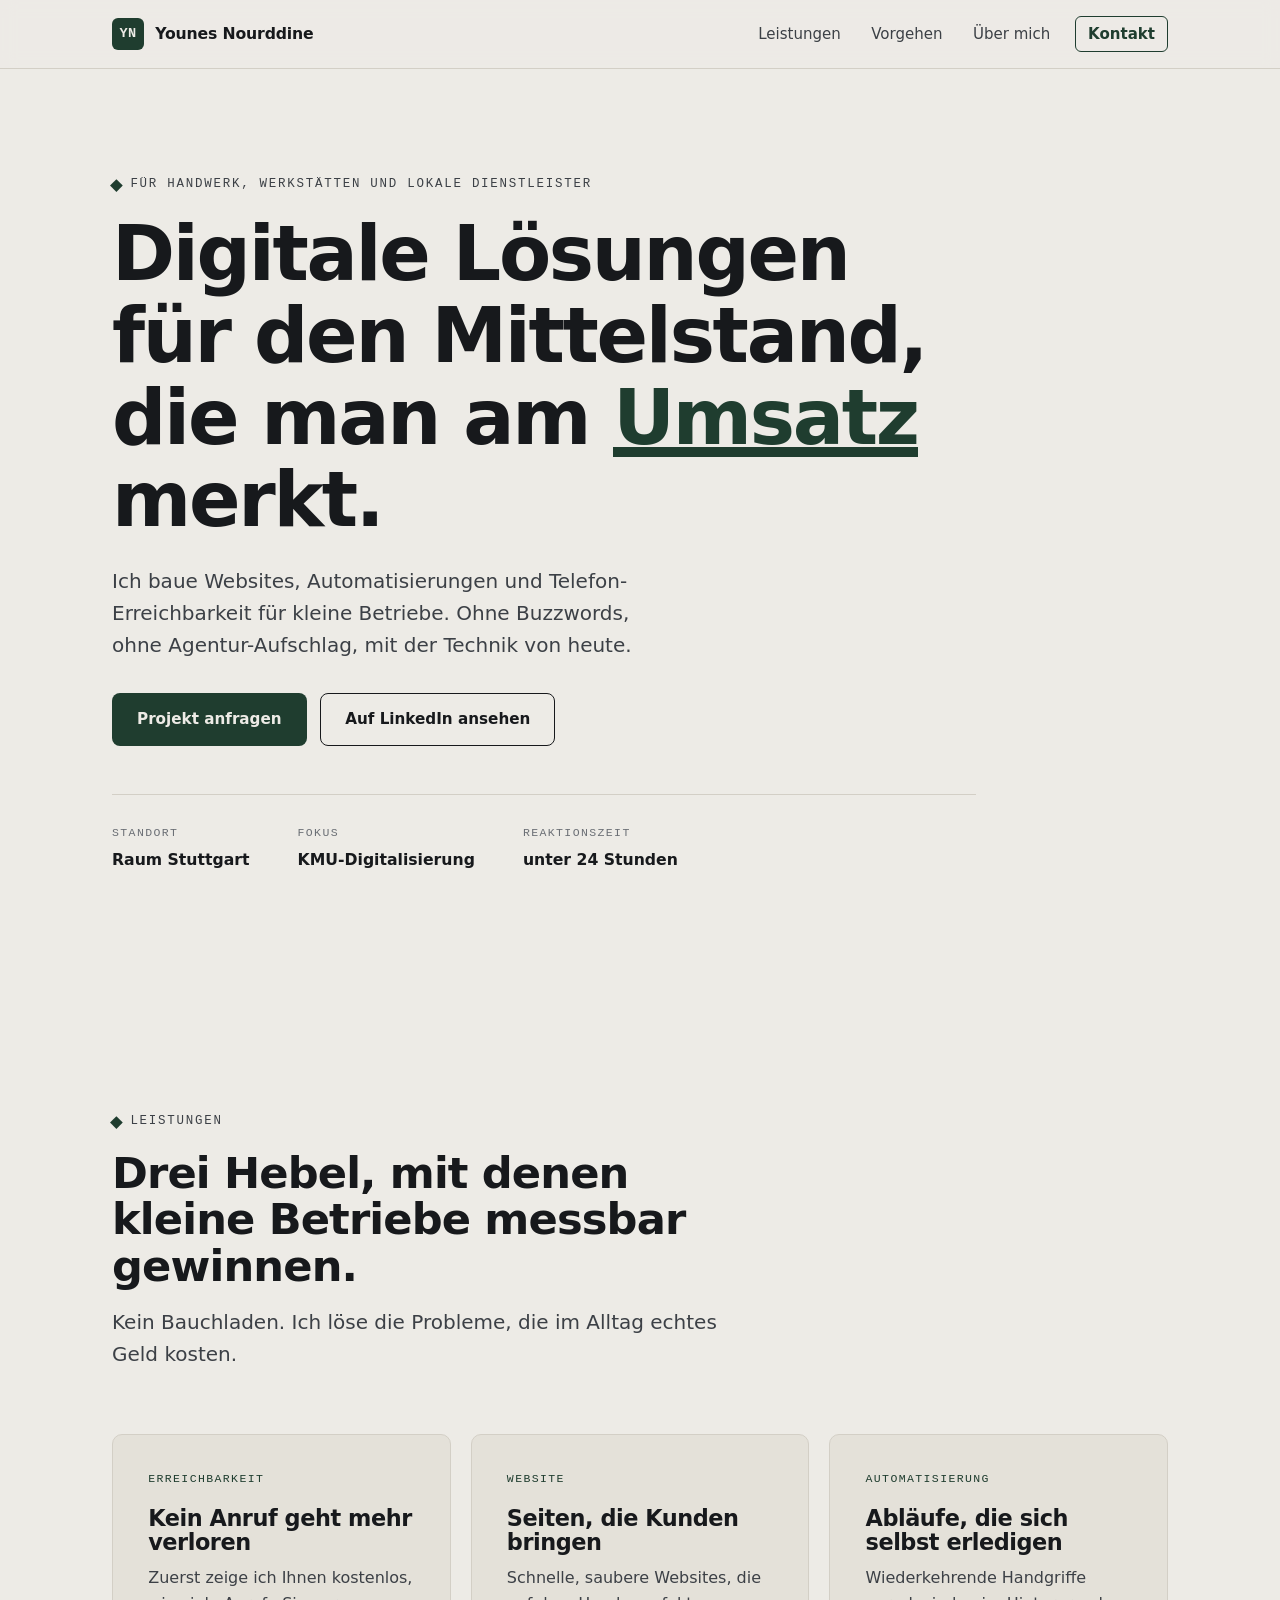
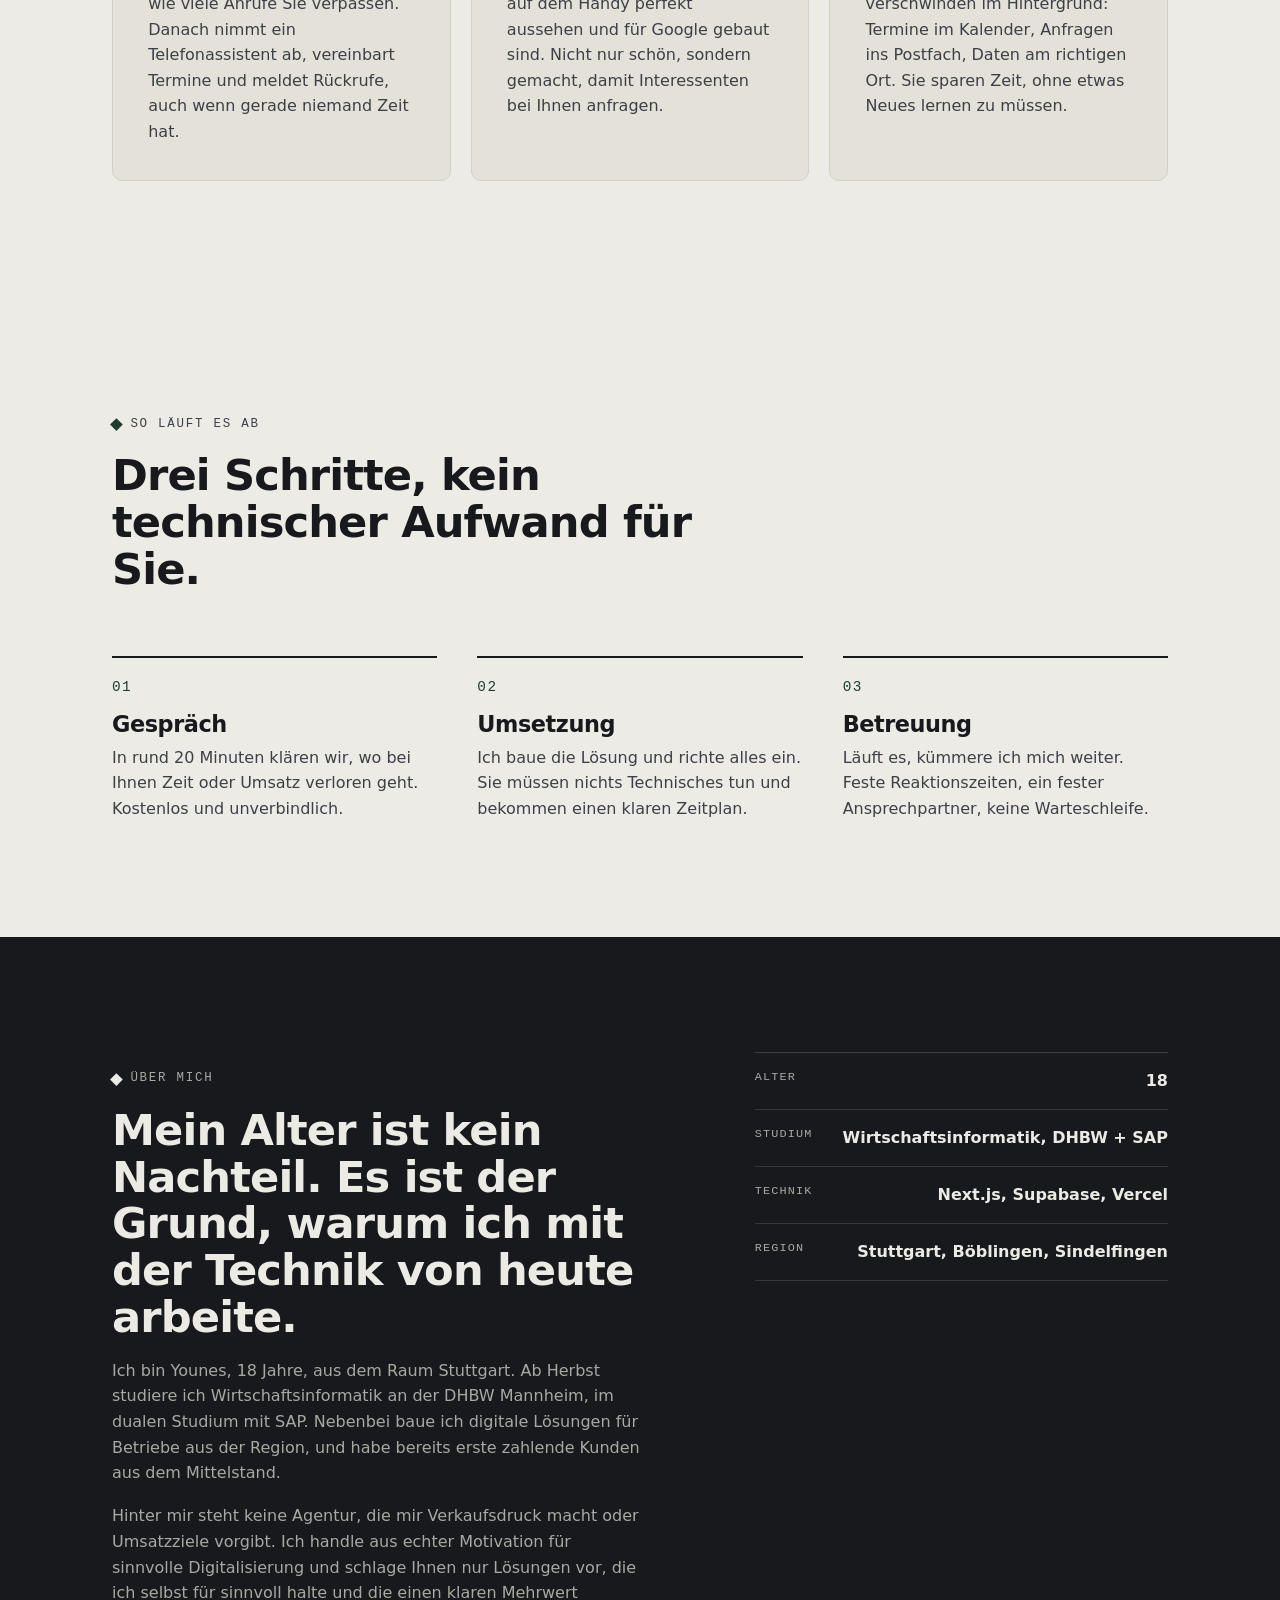
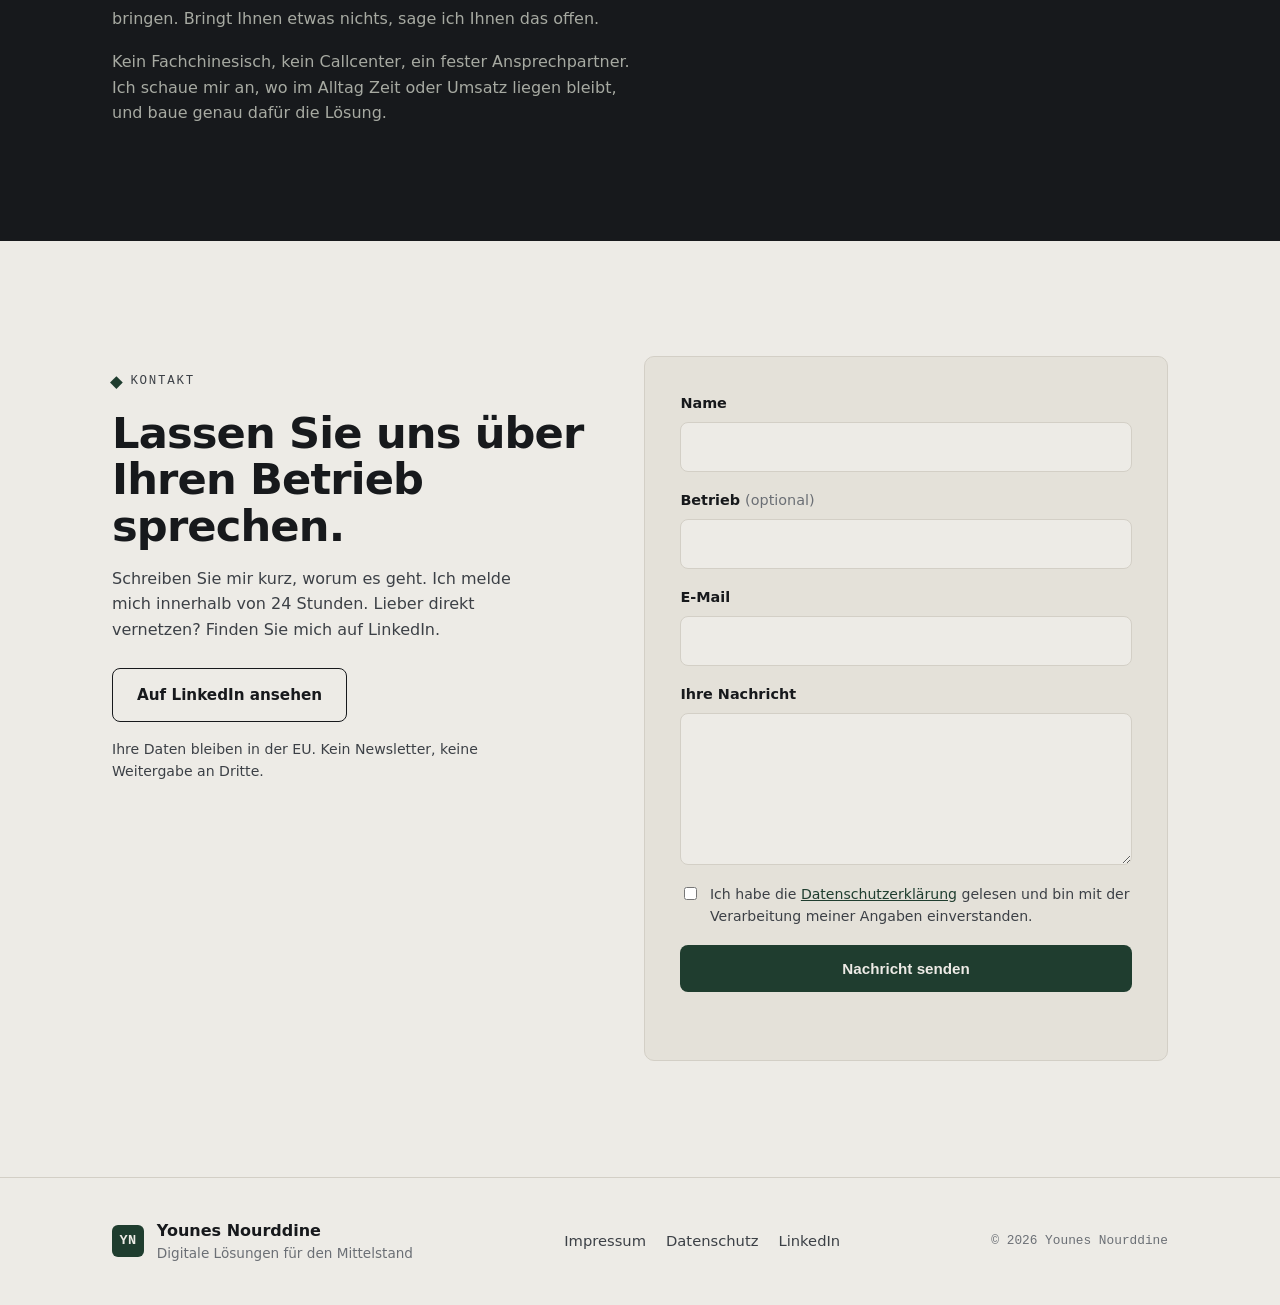
==== index.html @ 1f39ef56 "Portfolio-Website: erste Version Landingpage fuer Younes Nourddine mit Hero, Leistungen, Vorgehen, U" ====
<!doctype html>
<html lang="de">
<head>
  <meta charset="utf-8" />
  <meta name="viewport" content="width=device-width, initial-scale=1" />

  <title>Younes Nourddine · Digitale Lösungen für den Mittelstand | Raum Stuttgart</title>
  <meta name="description" content="Ich baue Websites, Automatisierungen und Telefon-Erreichbarkeit für kleine Betriebe im Raum Stuttgart. Pragmatisch, messbar, ohne Agentur-Aufschlag." />
  <meta name="author" content="Younes Nourddine" />
  <link rel="canonical" href="https://www.deine-domain.de/" />
  <meta name="robots" content="index, follow" />
  <meta name="theme-color" content="#EDEBE6" />

  <!-- OpenGraph / Social -->
  <meta property="og:type" content="website" />
  <meta property="og:locale" content="de_DE" />
  <meta property="og:site_name" content="Younes Nourddine" />
  <meta property="og:title" content="Younes Nourddine · Digitale Lösungen für den Mittelstand" />
  <meta property="og:description" content="Websites, Automatisierung und Telefon-Erreichbarkeit für kleine Betriebe. Pragmatisch, messbar, aus dem Raum Stuttgart." />
  <meta property="og:url" content="https://www.deine-domain.de/" />
  <meta property="og:image" content="https://www.deine-domain.de/og-image.jpg" />
  <meta name="twitter:card" content="summary_large_image" />
  <meta name="twitter:title" content="Younes Nourddine · Digitale Lösungen für den Mittelstand" />
  <meta name="twitter:description" content="Websites, Automatisierung und Telefon-Erreichbarkeit für kleine Betriebe im Raum Stuttgart." />
  <meta name="twitter:image" content="https://www.deine-domain.de/og-image.jpg" />

  <link rel="icon" href="favicon.svg" type="image/svg+xml" />
  <link rel="stylesheet" href="css/styles.css" />
  <script src="js/main.js" defer></script>

  <script type="application/ld+json">
  {
    "@context": "https://schema.org",
    "@type": "ProfessionalService",
    "name": "Younes Nourddine",
    "description": "Digitale Lösungen für kleine und mittlere Betriebe: Websites, Automatisierung und Telefon-Erreichbarkeit.",
    "areaServed": "Raum Stuttgart, Böblingen, Sindelfingen",
    "url": "https://www.deine-domain.de/",
    "email": "kontakt@deine-domain.de",
    "founder": {
      "@type": "Person",
      "name": "Younes Nourddine",
      "jobTitle": "Gründer, angehender Wirtschaftsinformatik-Student (DHBW Mannheim, SAP)",
      "sameAs": "https://www.linkedin.com/in/DEIN-LINKEDIN-PROFIL"
    }
  }
  </script>
</head>
<body>
  <a class="skip-link" href="#main">Zum Inhalt springen</a>

  <header class="site-header">
    <div class="wrap header-wrap">
      <a class="brand" href="#top" aria-label="Younes Nourddine, Startseite">
        <span class="brand-mark" aria-hidden="true">YN</span>
        <span class="brand-name">Younes Nourddine</span>
      </a>

      <nav class="nav" aria-label="Hauptnavigation">
        <button class="nav-toggle" aria-expanded="false" aria-controls="nav-menu">
          <span class="nav-toggle-bars" aria-hidden="true"></span>
          <span class="nav-toggle-label">Menü</span>
        </button>
        <ul class="nav-menu" id="nav-menu">
          <li><a class="nav-link" href="#leistungen">Leistungen</a></li>
          <li><a class="nav-link" href="#vorgehen">Vorgehen</a></li>
          <li><a class="nav-link" href="#ueber">Über mich</a></li>
          <li><a class="nav-link nav-link--cta" href="#kontakt">Kontakt</a></li>
        </ul>
      </nav>
    </div>
  </header>

  <main id="main">
    <span id="top"></span>

    <!-- HERO -->
    <section class="hero">
      <div class="wrap">
        <div class="hero-inner">
          <p class="eyebrow hero-eyebrow"><span class="tick" aria-hidden="true"></span>Für Handwerk, Werkstätten und lokale Dienstleister</p>
          <h1 class="hero-title">Digitale Lösungen für den Mittelstand, die man am <span class="mark">Umsatz</span> merkt.</h1>
          <p class="hero-sub">Ich baue Websites, Automatisierungen und Telefon-Erreichbarkeit für kleine Betriebe. Ohne Buzzwords, ohne Agentur-Aufschlag, mit der Technik von heute.</p>
          <div class="hero-actions">
            <a class="btn btn-primary" href="#kontakt">Projekt anfragen</a>
            <a class="btn btn-ghost" href="https://www.linkedin.com/in/DEIN-LINKEDIN-PROFIL" target="_blank" rel="noopener">Auf LinkedIn ansehen</a>
          </div>
          <ul class="spec" aria-label="Eckdaten">
            <li><span class="spec-key">Standort</span><span class="spec-val">Raum Stuttgart</span></li>
            <li><span class="spec-key">Fokus</span><span class="spec-val">KMU-Digitalisierung</span></li>
            <li><span class="spec-key">Reaktionszeit</span><span class="spec-val">unter 24 Stunden</span></li>
          </ul>
        </div>
      </div>
    </section>

    <!-- LEISTUNGEN -->
    <section class="section" id="leistungen">
      <div class="wrap">
        <header class="section-head reveal">
          <p class="eyebrow"><span class="tick" aria-hidden="true"></span>Leistungen</p>
          <h2 class="section-title">Drei Hebel, mit denen kleine Betriebe messbar gewinnen.</h2>
          <p class="section-lead">Kein Bauchladen. Ich löse die Probleme, die im Alltag echtes Geld kosten.</p>
        </header>

        <div class="cards">
          <article class="card reveal">
            <span class="card-index" aria-hidden="true">Erreichbarkeit</span>
            <h3 class="card-title">Kein Anruf geht mehr verloren</h3>
            <p class="card-text">Zuerst zeige ich Ihnen kostenlos, wie viele Anrufe Sie verpassen. Danach nimmt ein Telefonassistent ab, vereinbart Termine und meldet Rückrufe, auch wenn gerade niemand Zeit hat.</p>
          </article>

          <article class="card reveal">
            <span class="card-index" aria-hidden="true">Website</span>
            <h3 class="card-title">Seiten, die Kunden bringen</h3>
            <p class="card-text">Schnelle, saubere Websites, die auf dem Handy perfekt aussehen und für Google gebaut sind. Nicht nur schön, sondern gemacht, damit Interessenten bei Ihnen anfragen.</p>
          </article>

          <article class="card reveal">
            <span class="card-index" aria-hidden="true">Automatisierung</span>
            <h3 class="card-title">Abläufe, die sich selbst erledigen</h3>
            <p class="card-text">Wiederkehrende Handgriffe verschwinden im Hintergrund: Termine im Kalender, Anfragen ins Postfach, Daten am richtigen Ort. Sie sparen Zeit, ohne etwas Neues lernen zu müssen.</p>
          </article>
        </div>
      </div>
    </section>

    <!-- VORGEHEN (echter Ablauf, deshalb nummeriert) -->
    <section class="section" id="vorgehen">
      <div class="wrap">
        <header class="section-head reveal">
          <p class="eyebrow"><span class="tick" aria-hidden="true"></span>So läuft es ab</p>
          <h2 class="section-title">Drei Schritte, kein technischer Aufwand für Sie.</h2>
        </header>

        <ol class="steps">
          <li class="step reveal">
            <span class="step-num" aria-hidden="true">01</span>
            <h3 class="step-title">Gespräch</h3>
            <p class="step-text">In rund 20 Minuten klären wir, wo bei Ihnen Zeit oder Umsatz verloren geht. Kostenlos und unverbindlich.</p>
          </li>
          <li class="step reveal">
            <span class="step-num" aria-hidden="true">02</span>
            <h3 class="step-title">Umsetzung</h3>
            <p class="step-text">Ich baue die Lösung und richte alles ein. Sie müssen nichts Technisches tun und bekommen einen klaren Zeitplan.</p>
          </li>
          <li class="step reveal">
            <span class="step-num" aria-hidden="true">03</span>
            <h3 class="step-title">Betreuung</h3>
            <p class="step-text">Läuft es, kümmere ich mich weiter. Feste Reaktionszeiten, ein fester Ansprechpartner, keine Warteschleife.</p>
          </li>
        </ol>
      </div>
    </section>

    <!-- ÜBER MICH (die eine dunkle Sektion) -->
    <section class="section section--ink" id="ueber">
      <div class="wrap">
        <div class="about-grid">
          <div class="about-text reveal">
            <p class="eyebrow eyebrow--on-dark"><span class="tick" aria-hidden="true"></span>Über mich</p>
            <h2 class="section-title">Mein Alter ist kein Nachteil. Es ist der Grund, warum ich mit der Technik von heute arbeite.</h2>
            <p>Ich bin Younes, 18 Jahre, aus dem Raum Stuttgart. Ab Herbst studiere ich Wirtschaftsinformatik an der DHBW Mannheim, im dualen Studium mit SAP. Nebenbei baue ich digitale Lösungen für Betriebe aus der Region, und habe bereits erste zahlende Kunden aus dem Mittelstand.</p>
            <p>Hinter mir steht keine Agentur, die mir Verkaufsdruck macht oder Umsatzziele vorgibt. Ich handle aus echter Motivation für sinnvolle Digitalisierung und schlage Ihnen nur Lösungen vor, die ich selbst für sinnvoll halte und die einen klaren Mehrwert bringen. Bringt Ihnen etwas nichts, sage ich Ihnen das offen.</p>
            <p>Kein Fachchinesisch, kein Callcenter, ein fester Ansprechpartner. Ich schaue mir an, wo im Alltag Zeit oder Umsatz liegen bleibt, und baue genau dafür die Lösung.</p>
          </div>
          <aside class="about-facts reveal" aria-label="Fakten">
            <dl class="facts">
              <div class="fact"><dt>Alter</dt><dd>18</dd></div>
              <div class="fact"><dt>Studium</dt><dd>Wirtschaftsinformatik, DHBW + SAP</dd></div>
              <div class="fact"><dt>Technik</dt><dd>Next.js, Supabase, Vercel</dd></div>
              <div class="fact"><dt>Region</dt><dd>Stuttgart, Böblingen, Sindelfingen</dd></div>
            </dl>
          </aside>
        </div>
      </div>
    </section>

    <!-- KONTAKT -->
    <section class="section" id="kontakt">
      <div class="wrap">
        <div class="contact-grid">
          <div class="contact-intro reveal">
            <p class="eyebrow"><span class="tick" aria-hidden="true"></span>Kontakt</p>
            <h2 class="section-title">Lassen Sie uns über Ihren Betrieb sprechen.</h2>
            <p>Schreiben Sie mir kurz, worum es geht. Ich melde mich innerhalb von 24 Stunden. Lieber direkt vernetzen? Finden Sie mich auf LinkedIn.</p>
            <a class="btn btn-ghost" href="https://www.linkedin.com/in/DEIN-LINKEDIN-PROFIL" target="_blank" rel="noopener">Auf LinkedIn ansehen</a>
            <p class="trust">Ihre Daten bleiben in der EU. Kein Newsletter, keine Weitergabe an Dritte.</p>
          </div>

          <form class="contact-form reveal" id="contact-form" novalidate>
            <div class="field">
              <label for="name">Name</label>
              <input id="name" name="name" type="text" autocomplete="name" required maxlength="120" />
            </div>
            <div class="field">
              <label for="company">Betrieb <span class="optional">(optional)</span></label>
              <input id="company" name="company" type="text" autocomplete="organization" maxlength="160" />
            </div>
            <div class="field">
              <label for="email">E-Mail</label>
              <input id="email" name="email" type="email" autocomplete="email" required maxlength="160" />
            </div>
            <div class="field">
              <label for="message">Ihre Nachricht</label>
              <textarea id="message" name="message" rows="5" required maxlength="2000"></textarea>
            </div>

            <!-- Honeypot: fuer Menschen unsichtbar, faengt Bots ab -->
            <div class="hp" aria-hidden="true">
              <label for="website">Website</label>
              <input id="website" name="website" type="text" tabindex="-1" autocomplete="off" />
            </div>

            <div class="field field--check">
              <input id="consent" name="consent" type="checkbox" required />
              <label for="consent">Ich habe die <a href="pages/datenschutz.html">Datenschutzerklärung</a> gelesen und bin mit der Verarbeitung meiner Angaben einverstanden.</label>
            </div>

            <button class="btn btn-primary btn-block" type="submit" id="submit-btn">Nachricht senden</button>
            <p class="form-status" id="form-status" role="status" aria-live="polite"></p>
          </form>
        </div>
      </div>
    </section>
  </main>

  <footer class="site-footer">
    <div class="wrap footer-wrap">
      <div class="footer-brand">
        <span class="brand-mark" aria-hidden="true">YN</span>
        <div>
          <p class="footer-name">Younes Nourddine</p>
          <p class="footer-tag">Digitale Lösungen für den Mittelstand</p>
        </div>
      </div>
      <nav class="footer-nav" aria-label="Rechtliches">
        <a href="pages/impressum.html">Impressum</a>
        <a href="pages/datenschutz.html">Datenschutz</a>
        <a href="https://www.linkedin.com/in/DEIN-LINKEDIN-PROFIL" target="_blank" rel="noopener">LinkedIn</a>
      </nav>
      <p class="footer-copy">© <span id="year">2026</span> Younes Nourddine</p>
    </div>
  </footer>
</body>
</html>
---- css/styles.css ----
/* ============================================================
   Younes Nourddine · Portfolio
   Palette: warmes Betongrau, Tintenschwarz, Tannengruen (Akzent)
   Type: System-Sans (Display/Body) + Monospace (Labels/Daten)
   ============================================================ */

:root {
  --paper: #edebe6;
  --paper-2: #e4e1d9;
  --ink: #17191c;
  --ink-soft: #3c4046;
  --ink-mute: #6b6f75;
  --line: #d3cfc6;
  --pine: #1f3d2f;
  --pine-600: #27503a;
  --pine-tint: rgba(31, 61, 47, 0.09);
  --on-dark: #eceae4;
  --on-dark-mute: #a7aaa2;

  --font-sans: system-ui, -apple-system, "Segoe UI", Roboto, "Helvetica Neue", Arial, sans-serif;
  --font-mono: ui-monospace, "SF Mono", SFMono-Regular, Menlo, Consolas, "Liberation Mono", monospace;

  --step-hero: clamp(2.4rem, 6.2vw + 0.6rem, 4.75rem);
  --step-h2: clamp(1.7rem, 3.2vw + 0.6rem, 2.7rem);
  --step-h3: clamp(1.15rem, 1vw + 0.9rem, 1.4rem);
  --step-lead: clamp(1.05rem, 0.6vw + 0.95rem, 1.25rem);

  --wrap: 72rem;
  --gutter: clamp(1.25rem, 4vw, 3rem);
  --section-y: clamp(4rem, 9vw, 7.5rem);

  --radius: 10px;
  --ease: cubic-bezier(0.22, 0.61, 0.36, 1);
}

/* ---------- Reset ---------- */
*, *::before, *::after { box-sizing: border-box; }
html { -webkit-text-size-adjust: 100%; scroll-behavior: smooth; }
body {
  margin: 0;
  background: var(--paper);
  color: var(--ink);
  font-family: var(--font-sans);
  font-size: 1rem;
  line-height: 1.6;
  -webkit-font-smoothing: antialiased;
  text-rendering: optimizeLegibility;
}
img { max-width: 100%; display: block; }
a { color: inherit; }
h1, h2, h3 { line-height: 1.08; letter-spacing: -0.02em; font-weight: 680; margin: 0; }
p { margin: 0; }
ul, ol, dl { margin: 0; padding: 0; list-style: none; }

@media (prefers-reduced-motion: reduce) {
  html { scroll-behavior: auto; }
}

/* ---------- Layout ---------- */
.wrap { width: 100%; max-width: var(--wrap); margin-inline: auto; padding-inline: var(--gutter); }
.section { padding-block: var(--section-y); }

.skip-link {
  position: absolute; left: -9999px; top: 0; z-index: 100;
  background: var(--ink); color: var(--on-dark);
  padding: 0.7rem 1rem; border-radius: 0 0 var(--radius) 0;
}
.skip-link:focus { left: 0; }

/* ---------- Shared type devices ---------- */
.eyebrow {
  font-family: var(--font-mono);
  font-size: 0.78rem;
  letter-spacing: 0.14em;
  text-transform: uppercase;
  color: var(--ink-soft);
  display: inline-flex;
  align-items: center;
  gap: 0.6rem;
  margin-bottom: 1.1rem;
}
.eyebrow--on-dark { color: var(--on-dark-mute); }
.tick {
  width: 0.55rem; height: 0.55rem;
  background: var(--pine);
  display: inline-block;
  transform: rotate(45deg);
}
.eyebrow--on-dark .tick { background: var(--on-dark); }

.section-title { font-size: var(--step-h2); max-width: 22ch; }
.section-head { max-width: 40rem; margin-bottom: clamp(2.5rem, 5vw, 4rem); }
.section-lead { font-size: var(--step-lead); color: var(--ink-soft); margin-top: 1rem; }

/* ---------- Header ---------- */
.site-header {
  position: sticky; top: 0; z-index: 50;
  background: color-mix(in srgb, var(--paper) 86%, transparent);
  backdrop-filter: saturate(1.1) blur(8px);
  border-bottom: 1px solid var(--line);
}
.header-wrap { display: flex; align-items: center; justify-content: space-between; min-height: 4.25rem; }
.brand { display: inline-flex; align-items: center; gap: 0.7rem; text-decoration: none; font-weight: 640; }
.brand-mark {
  font-family: var(--font-mono);
  font-weight: 600;
  font-size: 0.85rem;
  letter-spacing: 0.02em;
  color: var(--paper);
  background: var(--pine);
  width: 2rem; height: 2rem;
  display: inline-grid; place-items: center;
  border-radius: 6px;
}
.brand-name { font-size: 0.98rem; letter-spacing: -0.01em; }

.nav { display: flex; align-items: center; }
.nav-menu { display: flex; align-items: center; gap: 0.4rem; }
.nav-link {
  text-decoration: none;
  font-size: 0.94rem;
  color: var(--ink-soft);
  padding: 0.5rem 0.75rem;
  border-radius: 6px;
  transition: color 0.2s var(--ease), background 0.2s var(--ease);
}
.nav-link:hover { color: var(--ink); background: var(--pine-tint); }
.nav-link--cta {
  color: var(--pine);
  font-weight: 600;
  border: 1px solid var(--pine);
  margin-left: 0.4rem;
}
.nav-link--cta:hover { color: var(--paper); background: var(--pine); }

.nav-toggle {
  display: none;
  align-items: center; gap: 0.5rem;
  background: none; border: 1px solid var(--line);
  border-radius: 8px; padding: 0.5rem 0.7rem;
  font-family: var(--font-mono); font-size: 0.75rem; letter-spacing: 0.1em;
  text-transform: uppercase; color: var(--ink); cursor: pointer;
}
.nav-toggle-bars, .nav-toggle-bars::before, .nav-toggle-bars::after {
  content: ""; display: block; width: 18px; height: 2px; background: var(--ink); position: relative;
}
.nav-toggle-bars::before { position: absolute; top: -6px; }
.nav-toggle-bars::after { position: absolute; top: 6px; }

/* ---------- Buttons ---------- */
.btn {
  display: inline-flex; align-items: center; justify-content: center;
  font-size: 0.95rem; font-weight: 560; text-decoration: none;
  padding: 0.85rem 1.5rem; border-radius: 8px;
  border: 1px solid transparent; cursor: pointer;
  transition: transform 0.18s var(--ease), background 0.2s var(--ease), color 0.2s var(--ease), box-shadow 0.2s var(--ease);
}
.btn-primary { background: var(--pine); color: var(--paper); }
.btn-primary:hover { background: var(--pine-600); transform: translateY(-2px); box-shadow: 0 10px 22px -12px rgba(31, 61, 47, 0.8); }
.btn-ghost { background: transparent; color: var(--ink); border-color: var(--ink); }
.btn-ghost:hover { transform: translateY(-2px); background: var(--ink); color: var(--paper); }
.btn-block { width: 100%; }
.btn-sm { padding: 0.55rem 1rem; font-size: 0.9rem; }

/* ---------- Hero ---------- */
.hero { padding-block: clamp(3.5rem, 8vw, 6.5rem) var(--section-y); }
.hero-inner { max-width: 54rem; }
.hero-title { font-size: var(--step-hero); margin: 0 0 1.5rem; letter-spacing: -0.03em; }
.hero-sub { font-size: var(--step-lead); color: var(--ink-soft); max-width: 44ch; margin-bottom: 2rem; }
.hero-actions { display: flex; flex-wrap: wrap; gap: 0.85rem; margin-bottom: 3rem; }

.mark { position: relative; white-space: nowrap; color: var(--pine); }
.mark::after {
  content: ""; position: absolute; left: 0; right: 0; bottom: 0.06em; height: 0.14em;
  background: var(--pine);
  transform: scaleX(0); transform-origin: left;
  transition: transform 0.7s var(--ease) 0.35s;
}
.loaded .mark::after { transform: scaleX(1); }

.spec {
  display: flex; flex-wrap: wrap; gap: 0 clamp(1.5rem, 4vw, 3rem);
  border-top: 1px solid var(--line); padding-top: 1.4rem;
}
.spec li { display: flex; flex-direction: column; gap: 0.25rem; padding-block: 0.4rem; }
.spec-key {
  font-family: var(--font-mono); font-size: 0.72rem; letter-spacing: 0.12em;
  text-transform: uppercase; color: var(--ink-mute);
}
.spec-val { font-size: 0.98rem; font-weight: 560; }

/* ---------- Cards ---------- */
.cards { display: grid; gap: 1.25rem; grid-template-columns: repeat(auto-fit, minmax(min(100%, 17rem), 1fr)); }
.card {
  background: var(--paper-2);
  border: 1px solid var(--line);
  border-radius: var(--radius);
  padding: clamp(1.6rem, 3vw, 2.2rem);
  transition: transform 0.25s var(--ease), border-color 0.25s var(--ease), box-shadow 0.25s var(--ease);
}
.card:hover { transform: translateY(-4px); border-color: var(--pine); box-shadow: 0 18px 40px -28px rgba(23, 25, 28, 0.7); }
.card-index {
  font-family: var(--font-mono); font-size: 0.72rem; letter-spacing: 0.12em;
  text-transform: uppercase; color: var(--pine); display: block; margin-bottom: 1.1rem;
}
.card-title { font-size: var(--step-h3); margin-bottom: 0.7rem; }
.card-text { color: var(--ink-soft); }

/* ---------- Steps ---------- */
.steps { display: grid; gap: clamp(1.5rem, 4vw, 2.5rem); grid-template-columns: repeat(auto-fit, minmax(min(100%, 15rem), 1fr)); }
.step { border-top: 2px solid var(--ink); padding-top: 1.1rem; }
.step-num {
  font-family: var(--font-mono); font-size: 0.9rem; letter-spacing: 0.1em;
  color: var(--pine); display: block; margin-bottom: 0.8rem;
}
.step-title { font-size: var(--step-h3); margin-bottom: 0.55rem; }
.step-text { color: var(--ink-soft); }

/* ---------- Ueber mich (dark) ---------- */
.section--ink { background: var(--ink); color: var(--on-dark); }
.section--ink .section-title { color: var(--on-dark); max-width: 26ch; }
.about-grid { display: grid; gap: clamp(2rem, 5vw, 4rem); grid-template-columns: 1fr; align-items: start; }
.about-text p { color: var(--on-dark-mute); margin-top: 1.1rem; max-width: 52ch; }
.facts { border-top: 1px solid rgba(236, 234, 228, 0.18); }
.fact { display: flex; justify-content: space-between; gap: 1rem; padding: 0.95rem 0; border-bottom: 1px solid rgba(236, 234, 228, 0.14); }
.fact dt { font-family: var(--font-mono); font-size: 0.74rem; letter-spacing: 0.1em; text-transform: uppercase; color: var(--on-dark-mute); }
.fact dd { margin: 0; text-align: right; font-weight: 560; }

@media (min-width: 52rem) {
  .about-grid { grid-template-columns: 1.4fr 1fr; }
}

/* ---------- Kontakt ---------- */
.contact-grid { display: grid; gap: clamp(2rem, 5vw, 3.5rem); grid-template-columns: 1fr; align-items: start; }
.contact-intro p { color: var(--ink-soft); margin-top: 1rem; max-width: 42ch; }
.contact-intro .btn { margin-top: 1.6rem; }
.trust { font-size: 0.88rem; color: var(--ink-mute); margin-top: 1.6rem; }

.contact-form { background: var(--paper-2); border: 1px solid var(--line); border-radius: var(--radius); padding: clamp(1.6rem, 3vw, 2.2rem); }
.field { display: flex; flex-direction: column; gap: 0.4rem; margin-bottom: 1.1rem; }
.field label { font-size: 0.9rem; font-weight: 560; }
.optional { color: var(--ink-mute); font-weight: 400; }
.field input, .field textarea {
  font: inherit; color: var(--ink);
  background: var(--paper);
  border: 1px solid var(--line); border-radius: 8px;
  padding: 0.7rem 0.85rem; width: 100%;
  transition: border-color 0.2s var(--ease), box-shadow 0.2s var(--ease);
}
.field input:focus, .field textarea:focus {
  outline: none; border-color: var(--pine);
  box-shadow: 0 0 0 3px var(--pine-tint);
}
.field textarea { resize: vertical; min-height: 7rem; }
.field--check { flex-direction: row; align-items: flex-start; gap: 0.6rem; }
.field--check input { width: auto; margin-top: 0.25rem; accent-color: var(--pine); }
.field--check label { font-weight: 400; font-size: 0.88rem; color: var(--ink-soft); }
.field--check a { color: var(--pine); }

.hp { position: absolute; left: -9999px; width: 1px; height: 1px; overflow: hidden; }

.form-status { margin-top: 1rem; font-size: 0.92rem; min-height: 1.2em; }
.form-status.is-error { color: #8a2b1f; }
.form-status.is-ok { color: var(--pine); }

@media (min-width: 52rem) {
  .contact-grid { grid-template-columns: 1fr 1.1fr; }
}

/* ---------- Footer ---------- */
.site-footer { border-top: 1px solid var(--line); padding-block: 2.5rem; }
.footer-wrap { display: flex; flex-wrap: wrap; gap: 1.5rem 2.5rem; align-items: center; justify-content: space-between; }
.footer-brand { display: flex; align-items: center; gap: 0.8rem; }
.footer-name { font-weight: 620; }
.footer-tag { font-size: 0.85rem; color: var(--ink-mute); }
.footer-nav { display: flex; flex-wrap: wrap; gap: 1.25rem; }
.footer-nav a { text-decoration: none; color: var(--ink-soft); font-size: 0.92rem; border-bottom: 1px solid transparent; transition: border-color 0.2s var(--ease), color 0.2s var(--ease); }
.footer-nav a:hover { color: var(--ink); border-color: var(--pine); }
.footer-copy { font-family: var(--font-mono); font-size: 0.8rem; color: var(--ink-mute); }

/* ---------- Focus (Barrierefreiheit) ---------- */
:focus-visible { outline: 2px solid var(--pine); outline-offset: 3px; border-radius: 3px; }
.section--ink :focus-visible { outline-color: var(--on-dark); }

/* ---------- Scroll-Reveal ---------- */
.js .reveal { opacity: 0; transform: translateY(18px); transition: opacity 0.6s var(--ease), transform 0.6s var(--ease); }
.js .reveal.is-visible { opacity: 1; transform: none; }

@media (prefers-reduced-motion: reduce) {
  .js .reveal { opacity: 1; transform: none; transition: none; }
  .mark::after { transition: none; transform: scaleX(1); }
  .btn:hover, .card:hover { transform: none; }
}

/* ---------- Rechtstexte (Impressum / Datenschutz) ---------- */
.legal { max-width: 44rem; }
.legal h1 { font-size: var(--step-h2); margin-bottom: 1.5rem; }
.legal h2 { font-size: var(--step-h3); margin: 2.25rem 0 0.6rem; }
.legal p { color: var(--ink-soft); margin-bottom: 0.9rem; }
.legal a { color: var(--pine); }
.legal .placeholder { background: var(--pine-tint); padding: 0.05em 0.35em; border-radius: 4px; font-family: var(--font-mono); font-size: 0.9em; }
.legal-back { display: inline-flex; align-items: center; gap: 0.5rem; font-family: var(--font-mono); font-size: 0.78rem; letter-spacing: 0.1em; text-transform: uppercase; text-decoration: none; color: var(--ink-soft); margin-bottom: 2rem; }
.legal-back:hover { color: var(--pine); }

/* ---------- Mobile-Navigation ---------- */
@media (max-width: 47.99rem) {
  .nav-toggle { display: inline-flex; }
  .nav-menu {
    position: absolute;
    top: 100%;
    left: 0;
    right: 0;
    flex-direction: column;
    align-items: stretch;
    gap: 0;
    background: var(--paper);
    border-top: 1px solid var(--line);
    border-bottom: 1px solid var(--line);
    padding: 0.5rem var(--gutter) 1.25rem;
    box-shadow: 0 26px 44px -22px rgba(23, 25, 28, 0.55);
    display: none;
    z-index: 60;
  }
  .nav[data-open="true"] .nav-menu { display: flex; }
  .nav-link {
    display: block;
    color: var(--ink);
    padding: 1rem 0.25rem;
    border-radius: 0;
    border-bottom: 1px solid var(--line);
  }
  .nav-link:last-child { border-bottom: none; }
  .nav-link--cta {
    display: block;
    text-align: center;
    border: 1px solid var(--pine);
    border-radius: 8px;
    margin-top: 0.85rem;
  }
}
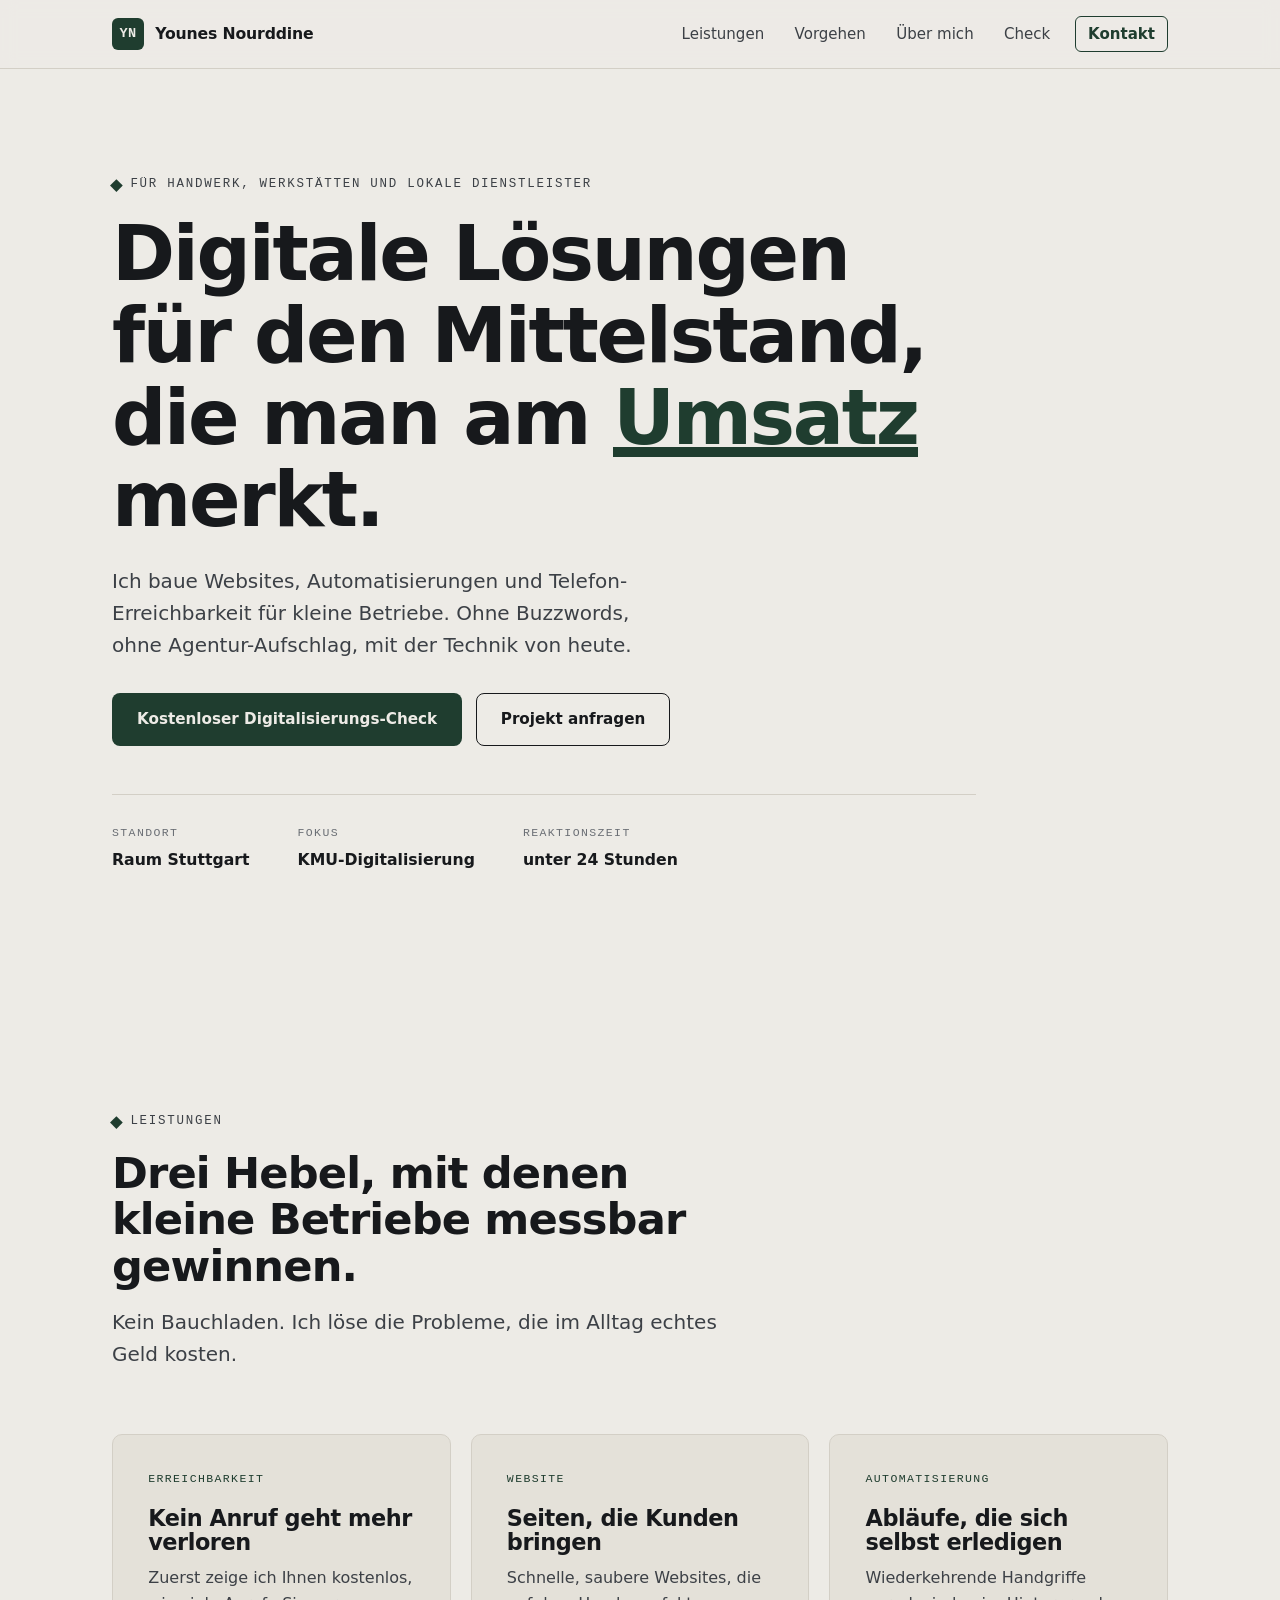
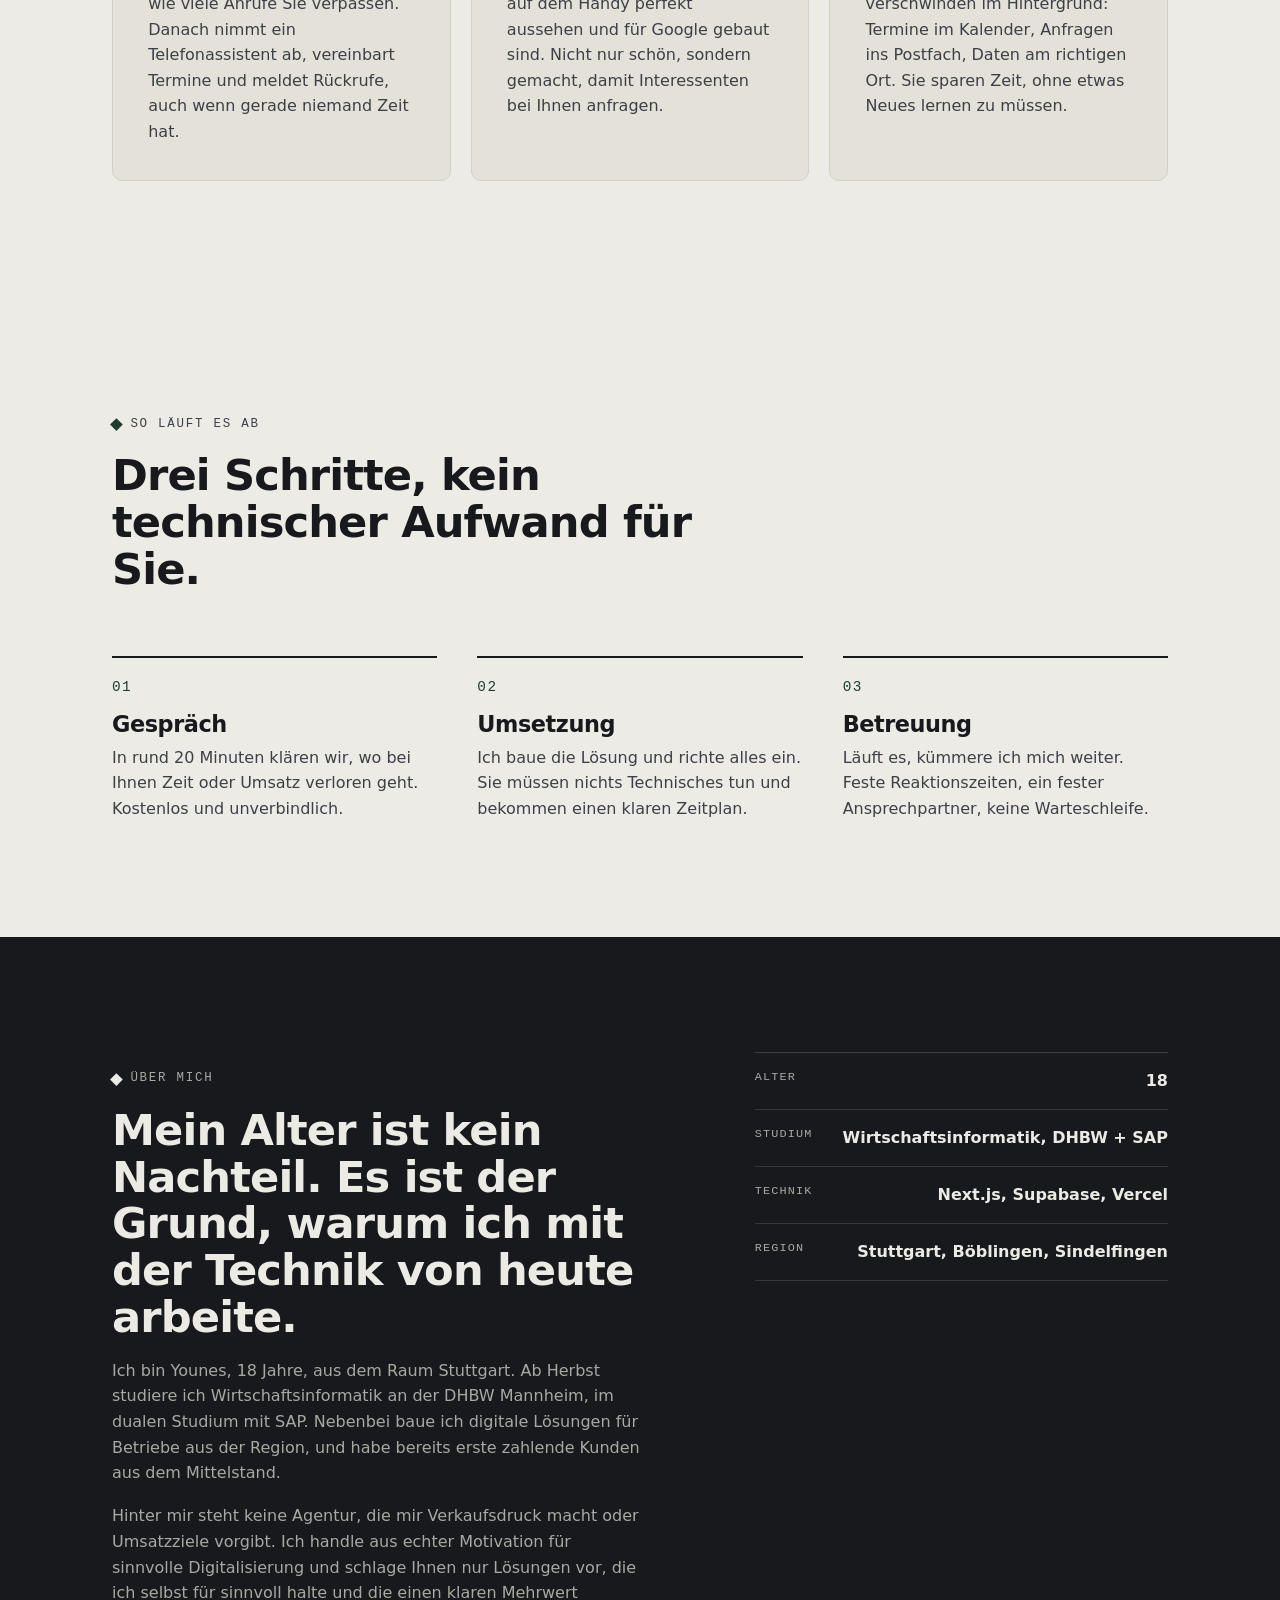
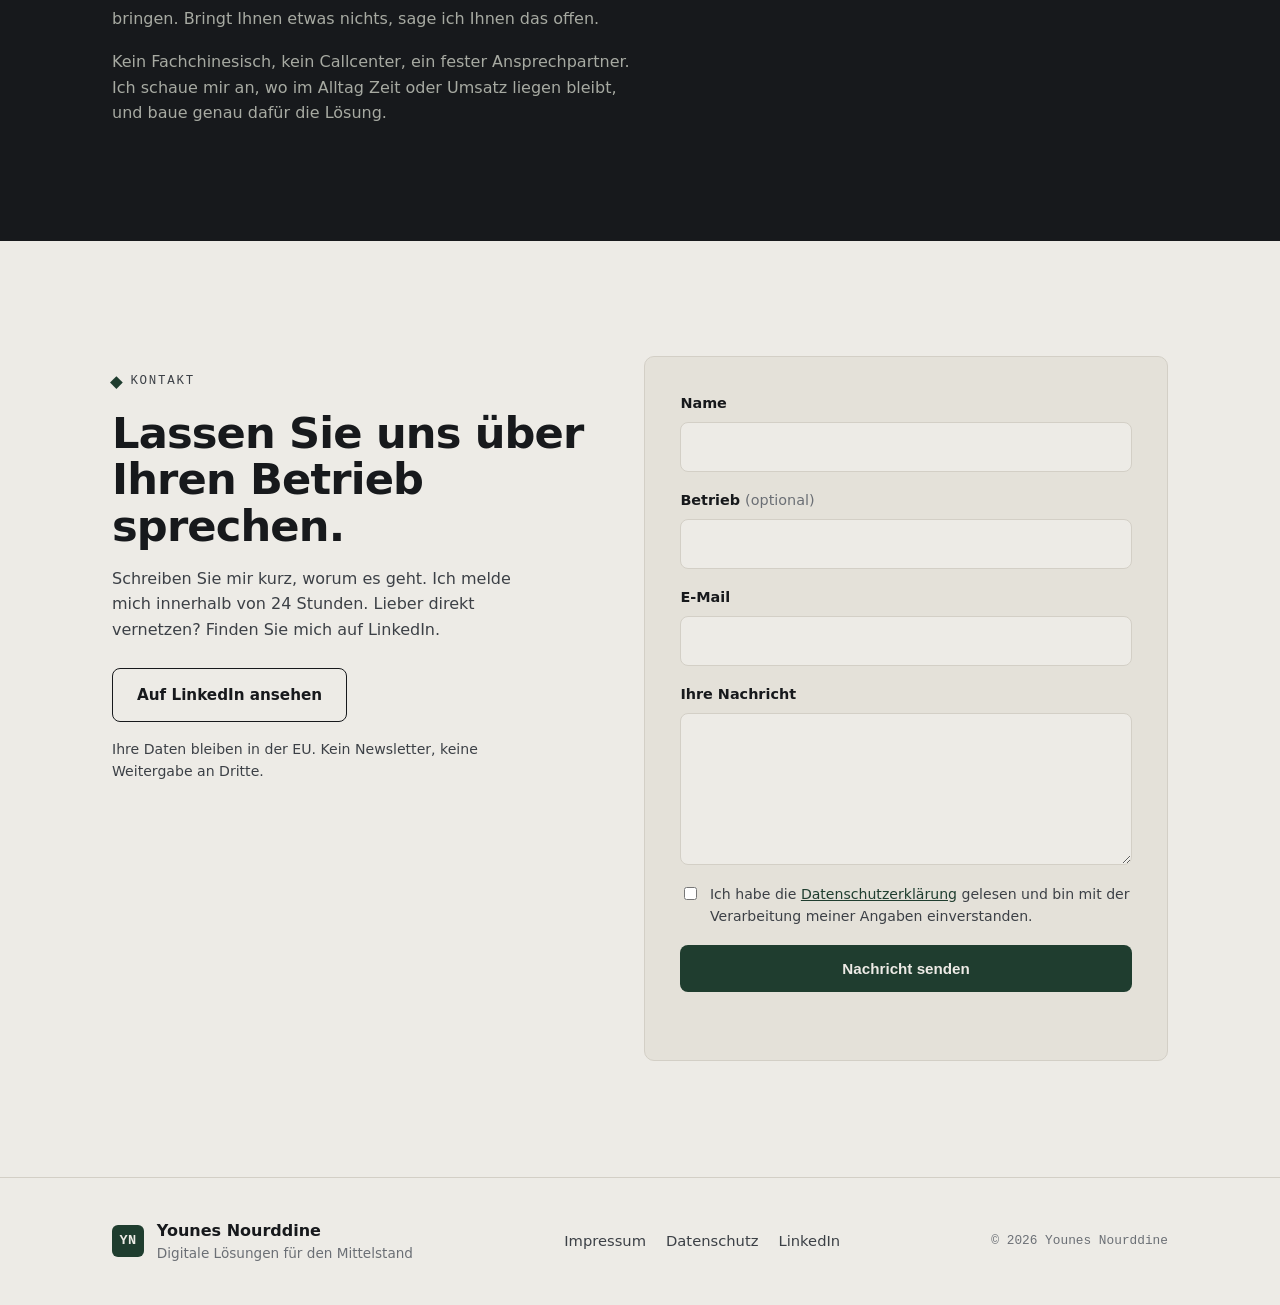
==== commit c6365a05: "Digitalisierungs-Check als Tool plus Rechtstexte gefuellt Neuer interaktiver Digitalisierungs-Check " ====
--- a/index.html
+++ b/index.html
@@ -41,7 +41,7 @@
       "@type": "Person",
       "name": "Younes Nourddine",
       "jobTitle": "Gründer, angehender Wirtschaftsinformatik-Student (DHBW Mannheim, SAP)",
-      "sameAs": "https://www.linkedin.com/in/DEIN-LINKEDIN-PROFIL"
+      "sameAs": "https://www.linkedin.com/in/younes-nourddine-4b25a22b2/"
     }
   }
   </script>
@@ -65,6 +65,7 @@
           <li><a class="nav-link" href="#leistungen">Leistungen</a></li>
           <li><a class="nav-link" href="#vorgehen">Vorgehen</a></li>
           <li><a class="nav-link" href="#ueber">Über mich</a></li>
+          <li><a class="nav-link" href="digitalisierungs-check.html">Check</a></li>
           <li><a class="nav-link nav-link--cta" href="#kontakt">Kontakt</a></li>
         </ul>
       </nav>
@@ -82,8 +83,8 @@
           <h1 class="hero-title">Digitale Lösungen für den Mittelstand, die man am <span class="mark">Umsatz</span> merkt.</h1>
           <p class="hero-sub">Ich baue Websites, Automatisierungen und Telefon-Erreichbarkeit für kleine Betriebe. Ohne Buzzwords, ohne Agentur-Aufschlag, mit der Technik von heute.</p>
           <div class="hero-actions">
-            <a class="btn btn-primary" href="#kontakt">Projekt anfragen</a>
-            <a class="btn btn-ghost" href="https://www.linkedin.com/in/DEIN-LINKEDIN-PROFIL" target="_blank" rel="noopener">Auf LinkedIn ansehen</a>
+            <a class="btn btn-primary" href="digitalisierungs-check.html">Kostenloser Digitalisierungs-Check</a>
+            <a class="btn btn-ghost" href="#kontakt">Projekt anfragen</a>
           </div>
           <ul class="spec" aria-label="Eckdaten">
             <li><span class="spec-key">Standort</span><span class="spec-val">Raum Stuttgart</span></li>
@@ -184,7 +185,7 @@
             <p class="eyebrow"><span class="tick" aria-hidden="true"></span>Kontakt</p>
             <h2 class="section-title">Lassen Sie uns über Ihren Betrieb sprechen.</h2>
             <p>Schreiben Sie mir kurz, worum es geht. Ich melde mich innerhalb von 24 Stunden. Lieber direkt vernetzen? Finden Sie mich auf LinkedIn.</p>
-            <a class="btn btn-ghost" href="https://www.linkedin.com/in/DEIN-LINKEDIN-PROFIL" target="_blank" rel="noopener">Auf LinkedIn ansehen</a>
+            <a class="btn btn-ghost" href="https://www.linkedin.com/in/younes-nourddine-4b25a22b2/" target="_blank" rel="noopener">Auf LinkedIn ansehen</a>
             <p class="trust">Ihre Daten bleiben in der EU. Kein Newsletter, keine Weitergabe an Dritte.</p>
           </div>
 
@@ -237,7 +238,7 @@
       <nav class="footer-nav" aria-label="Rechtliches">
         <a href="pages/impressum.html">Impressum</a>
         <a href="pages/datenschutz.html">Datenschutz</a>
-        <a href="https://www.linkedin.com/in/DEIN-LINKEDIN-PROFIL" target="_blank" rel="noopener">LinkedIn</a>
+        <a href="https://www.linkedin.com/in/younes-nourddine-4b25a22b2/" target="_blank" rel="noopener">LinkedIn</a>
       </nav>
       <p class="footer-copy">© <span id="year">2026</span> Younes Nourddine</p>
     </div>
--- a/css/styles.css
+++ b/css/styles.css
@@ -301,6 +301,23 @@
 .legal .placeholder { background: var(--pine-tint); padding: 0.05em 0.35em; border-radius: 4px; font-family: var(--font-mono); font-size: 0.9em; }
 .legal-back { display: inline-flex; align-items: center; gap: 0.5rem; font-family: var(--font-mono); font-size: 0.78rem; letter-spacing: 0.1em; text-transform: uppercase; text-decoration: none; color: var(--ink-soft); margin-bottom: 2rem; }
 .legal-back:hover { color: var(--pine); }
+
+/* ---------- Digitalisierungs-Check ---------- */
+.check-hero { padding-block: clamp(2.5rem, 6vw, 4rem) 1.25rem; }
+.check-lead { font-size: var(--step-lead); color: var(--ink-soft); max-width: 48ch; margin-top: 1rem; }
+.quiz { max-width: 42rem; }
+.quiz-group { border: 1px solid var(--line); border-radius: var(--radius); padding: 1.25rem 1.4rem; margin-bottom: 1rem; background: var(--paper-2); }
+.quiz-group legend { font-weight: 600; padding: 0 0.4rem; line-height: 1.35; }
+.quiz-opt { display: flex; align-items: flex-start; gap: 0.6rem; padding: 0.5rem 0.4rem; color: var(--ink-soft); cursor: pointer; }
+.quiz-opt input { margin-top: 0.2rem; accent-color: var(--pine); flex: none; }
+.result { margin-top: 2rem; border-top: 2px solid var(--ink); padding-top: 2rem; max-width: 42rem; }
+.score-num { font-size: clamp(3rem, 10vw, 5rem); font-weight: 680; line-height: 1; color: var(--pine); }
+.score-label { font-family: var(--font-mono); text-transform: uppercase; letter-spacing: 0.1em; font-size: 0.8rem; color: var(--ink-soft); margin: 0.4rem 0 1.25rem; }
+.rec-list { margin: 1rem 0 0; display: grid; gap: 0.75rem; }
+.rec-item { border-left: 3px solid var(--pine); padding: 0.4rem 0 0.4rem 1rem; color: var(--ink-soft); }
+.rec-free { font-family: var(--font-mono); font-size: 0.68rem; text-transform: uppercase; letter-spacing: 0.08em; color: var(--pine); display: inline-block; margin-left: 0.4rem; white-space: nowrap; }
+.ps-line { font-weight: 560; margin: 0 0 1.25rem; }
+.disclaimer { font-size: 0.82rem; color: var(--ink-mute); margin-top: 1.5rem; }
 
 /* ---------- Mobile-Navigation ---------- */
 @media (max-width: 47.99rem) {
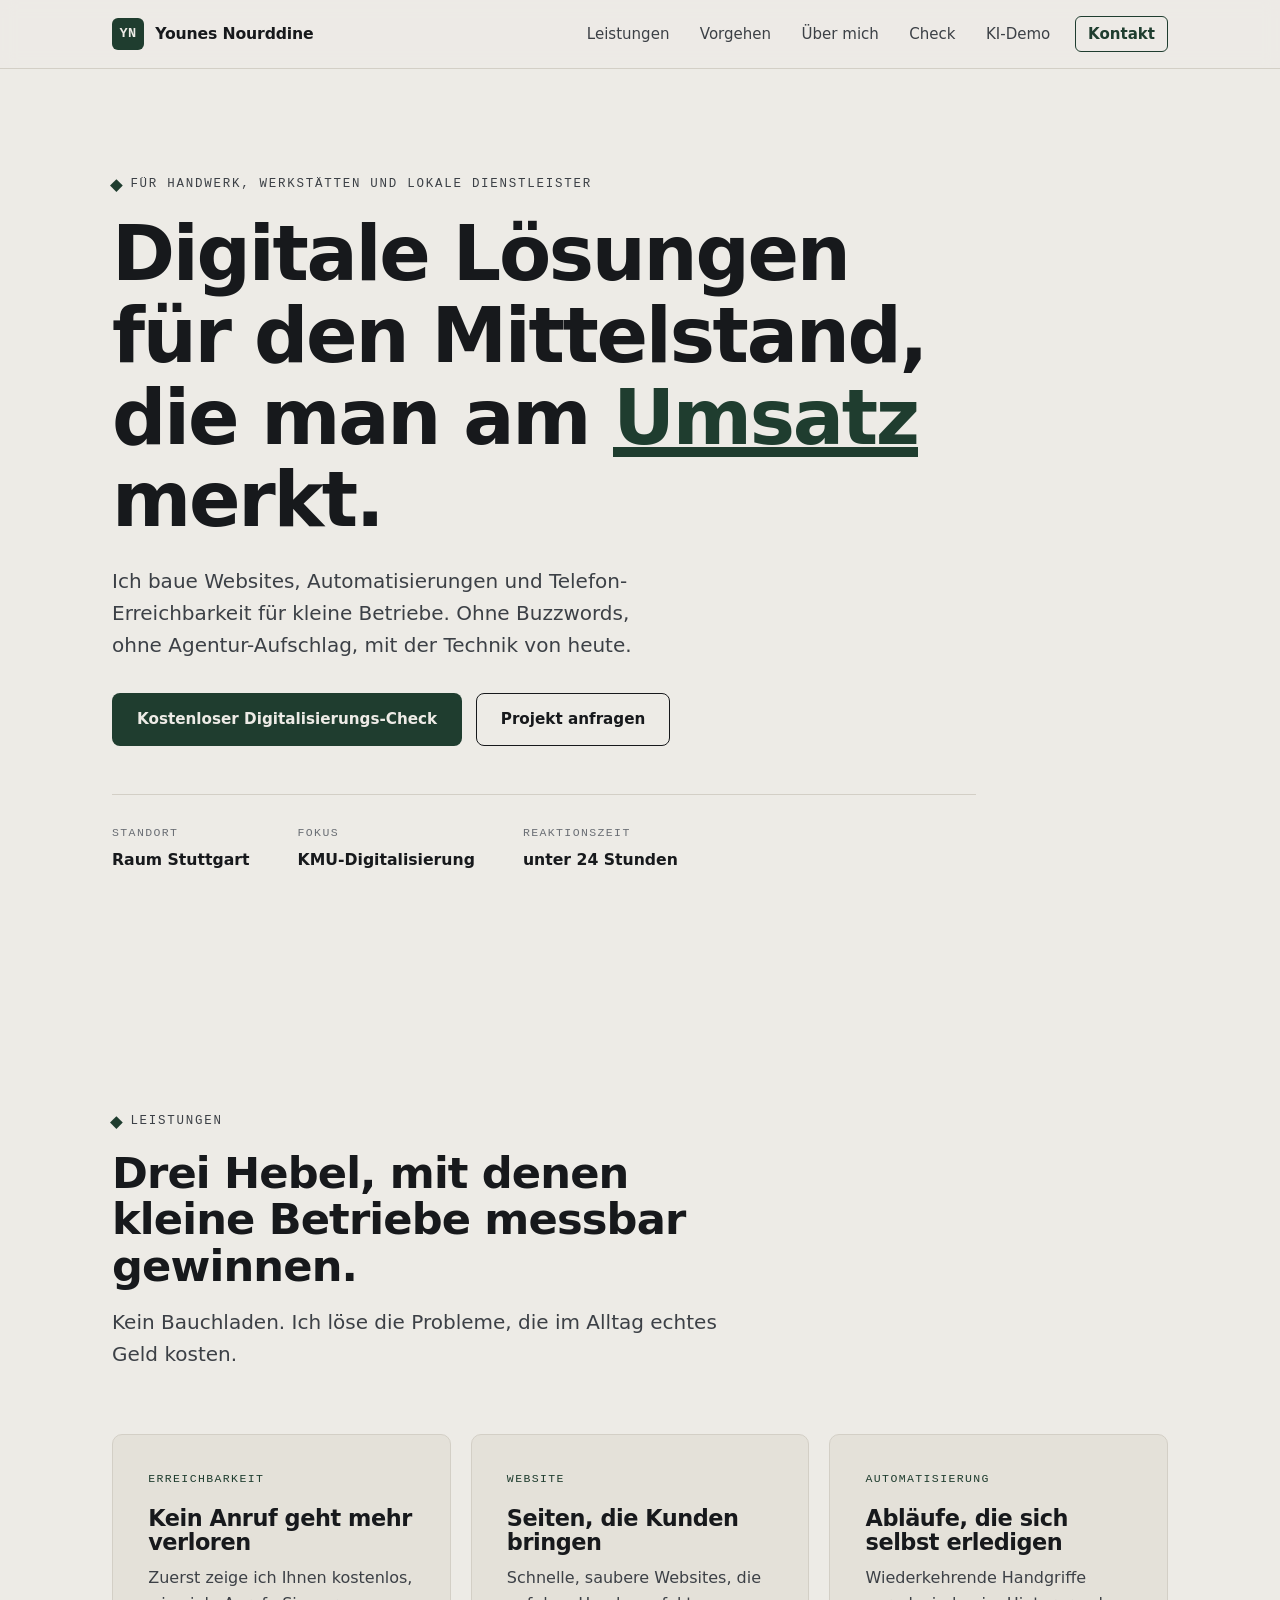
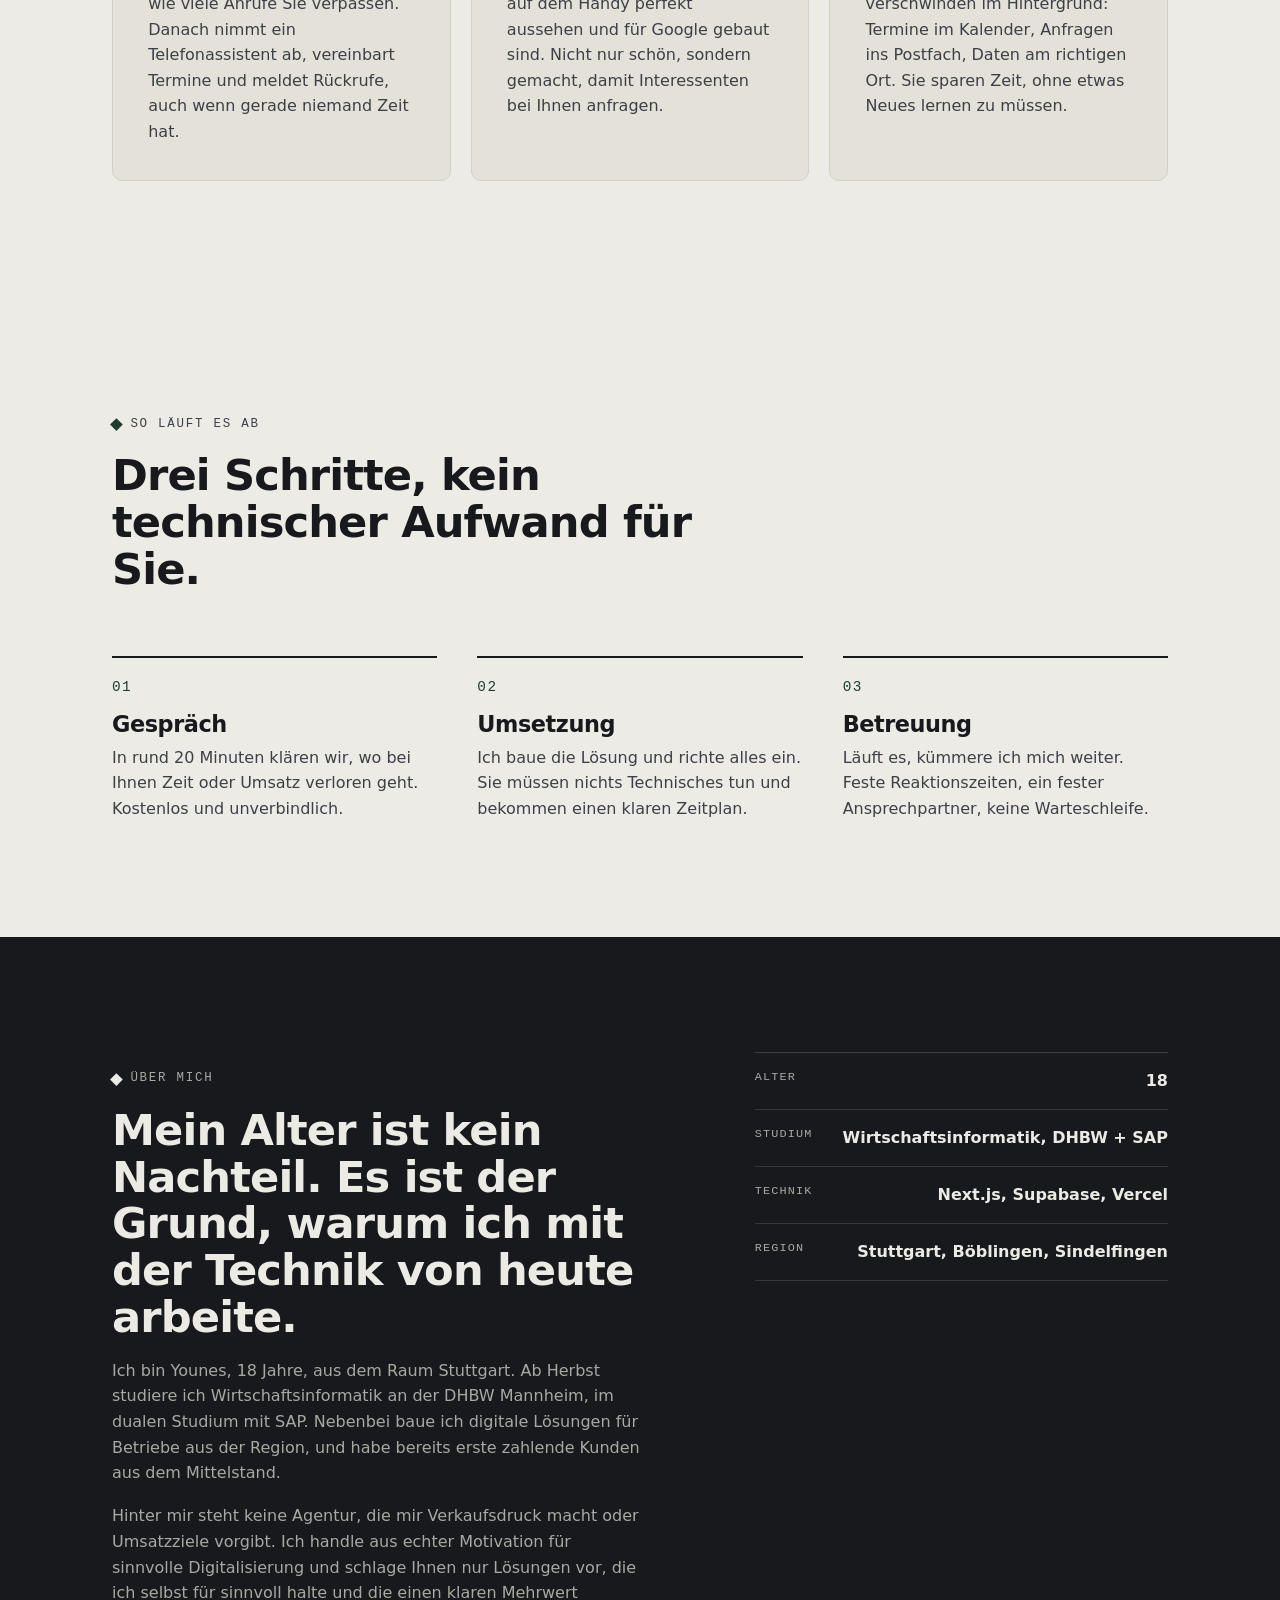
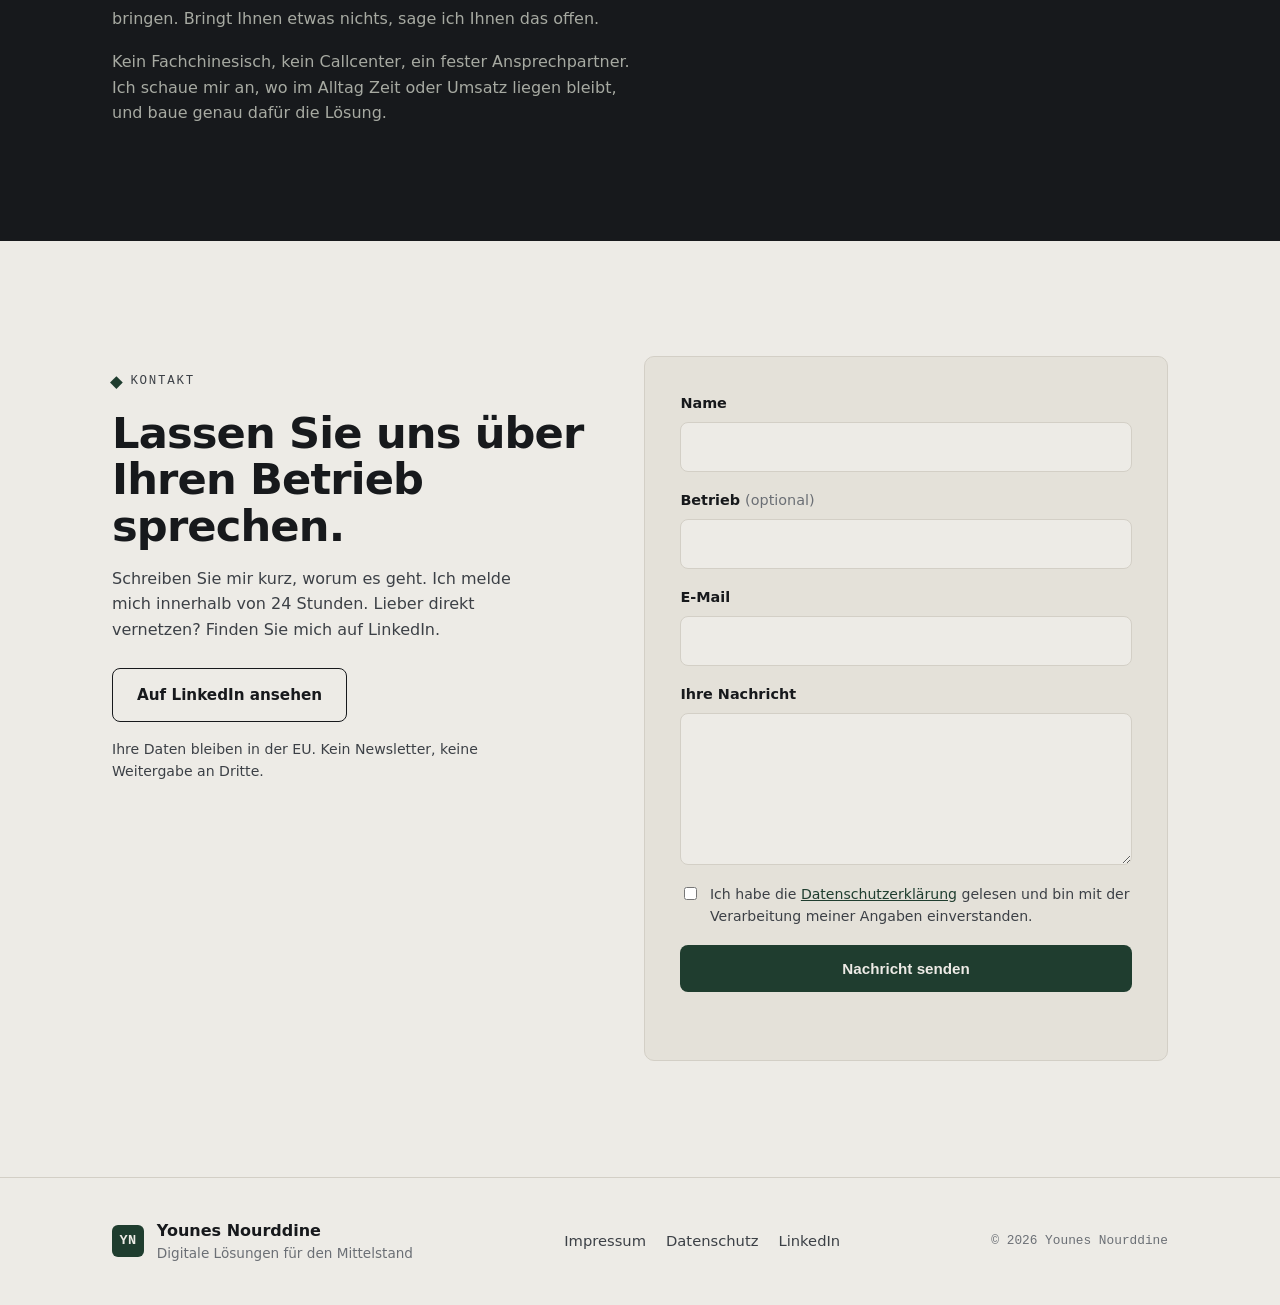
==== commit 03277075: "KI-Assistent Live-Demo, anbieter-neutral Neue Seite ki-assistent.html: Chat-Demo einer Telefonassist" ====
--- a/index.html
+++ b/index.html
@@ -66,6 +66,7 @@
           <li><a class="nav-link" href="#vorgehen">Vorgehen</a></li>
           <li><a class="nav-link" href="#ueber">Über mich</a></li>
           <li><a class="nav-link" href="digitalisierungs-check.html">Check</a></li>
+          <li><a class="nav-link" href="ki-assistent.html">KI-Demo</a></li>
           <li><a class="nav-link nav-link--cta" href="#kontakt">Kontakt</a></li>
         </ul>
       </nav>
--- a/css/styles.css
+++ b/css/styles.css
@@ -290,6 +290,7 @@
   .js .reveal { opacity: 1; transform: none; transition: none; }
   .mark::after { transition: none; transform: scaleX(1); }
   .btn:hover, .card:hover { transform: none; }
+  #quiz-step.step-anim { animation: none; }
 }
 
 /* ---------- Rechtstexte (Impressum / Datenschutz) ---------- */
@@ -303,21 +304,127 @@
 .legal-back:hover { color: var(--pine); }
 
 /* ---------- Digitalisierungs-Check ---------- */
-.check-hero { padding-block: clamp(2.5rem, 6vw, 4rem) 1.25rem; }
+.check-hero { padding-block: clamp(2.5rem, 6vw, 4rem) 1rem; }
 .check-lead { font-size: var(--step-lead); color: var(--ink-soft); max-width: 48ch; margin-top: 1rem; }
-.quiz { max-width: 42rem; }
-.quiz-group { border: 1px solid var(--line); border-radius: var(--radius); padding: 1.25rem 1.4rem; margin-bottom: 1rem; background: var(--paper-2); }
-.quiz-group legend { font-weight: 600; padding: 0 0.4rem; line-height: 1.35; }
-.quiz-opt { display: flex; align-items: flex-start; gap: 0.6rem; padding: 0.5rem 0.4rem; color: var(--ink-soft); cursor: pointer; }
-.quiz-opt input { margin-top: 0.2rem; accent-color: var(--pine); flex: none; }
-.result { margin-top: 2rem; border-top: 2px solid var(--ink); padding-top: 2rem; max-width: 42rem; }
-.score-num { font-size: clamp(3rem, 10vw, 5rem); font-weight: 680; line-height: 1; color: var(--pine); }
-.score-label { font-family: var(--font-mono); text-transform: uppercase; letter-spacing: 0.1em; font-size: 0.8rem; color: var(--ink-soft); margin: 0.4rem 0 1.25rem; }
-.rec-list { margin: 1rem 0 0; display: grid; gap: 0.75rem; }
-.rec-item { border-left: 3px solid var(--pine); padding: 0.4rem 0 0.4rem 1rem; color: var(--ink-soft); }
-.rec-free { font-family: var(--font-mono); font-size: 0.68rem; text-transform: uppercase; letter-spacing: 0.08em; color: var(--pine); display: inline-block; margin-left: 0.4rem; white-space: nowrap; }
-.ps-line { font-weight: 560; margin: 0 0 1.25rem; }
-.disclaimer { font-size: 0.82rem; color: var(--ink-mute); margin-top: 1.5rem; }
+.check-meta { font-family: var(--font-mono); font-size: 0.76rem; letter-spacing: 0.08em; color: var(--ink-mute); margin-top: 1rem; }
+.section[data-check] { padding-top: 0; }
+
+.quiz-card { max-width: 40rem; background: var(--paper-2); border: 1px solid var(--line); border-radius: var(--radius); padding: clamp(1.5rem, 4vw, 2.5rem); }
+.quiz-progress { height: 6px; background: var(--line); border-radius: 999px; overflow: hidden; }
+.quiz-progress-fill { height: 100%; width: 6%; background: var(--pine); border-radius: 999px; transition: width 0.4s var(--ease); }
+.quiz-count { font-family: var(--font-mono); font-size: 0.74rem; letter-spacing: 0.1em; text-transform: uppercase; color: var(--ink-mute); margin: 1.1rem 0 1.25rem; }
+.quiz-question { font-size: var(--step-h3); margin-bottom: 0.4rem; letter-spacing: -0.01em; }
+.quiz-help { color: var(--ink-mute); font-size: 0.9rem; margin-bottom: 1.4rem; }
+
+.opt-list { display: grid; gap: 0.6rem; }
+.opt-card { position: relative; display: flex; align-items: center; gap: 0.8rem; border: 1px solid var(--line); border-radius: 9px; padding: 0.9rem 1rem; background: var(--paper); cursor: pointer; transition: border-color 0.18s var(--ease), background 0.18s var(--ease), transform 0.18s var(--ease); }
+.opt-card:hover { border-color: var(--pine); transform: translateY(-1px); }
+.opt-card input { position: absolute; opacity: 0; width: 1px; height: 1px; }
+.opt-check { flex: none; width: 20px; height: 20px; border: 2px solid var(--line); border-radius: 50%; display: grid; place-items: center; transition: border-color 0.18s var(--ease); }
+.opt-check::after { content: ""; width: 10px; height: 10px; border-radius: 50%; background: var(--pine); transform: scale(0); transition: transform 0.18s var(--ease); }
+.opt-card:has(input:checked) { border-color: var(--pine); background: var(--pine-tint); }
+.opt-card:has(input:checked) .opt-check { border-color: var(--pine); }
+.opt-card:has(input:checked) .opt-check::after { transform: scale(1); }
+.opt-card:focus-within { outline: 2px solid var(--pine); outline-offset: 2px; }
+.opt-card:active { transform: scale(0.99); }
+.opt-label { font-size: 0.98rem; }
+
+@keyframes stepIn { from { opacity: 0; transform: translateY(8px); } to { opacity: 1; transform: none; } }
+#quiz-step.step-anim { animation: stepIn 0.28s var(--ease); }
+
+.quiz-nav { display: flex; justify-content: space-between; gap: 1rem; margin-top: 1.6rem; }
+.quiz-nav .btn { min-width: 8rem; }
+
+/* Ergebnis */
+.result { max-width: 40rem; }
+.result-head { display: flex; align-items: center; gap: 1.5rem; flex-wrap: wrap; }
+.gauge { position: relative; width: 132px; height: 132px; flex: none; }
+.gauge svg { width: 100%; height: 100%; display: block; }
+.gauge-track { fill: none; stroke: var(--line); stroke-width: 12; }
+.gauge-val { fill: none; stroke-width: 12; stroke-linecap: round; transition: stroke-dashoffset 0.9s var(--ease); }
+.gauge-center { position: absolute; inset: 0; display: grid; place-content: center; text-align: center; }
+.gauge-num { font-size: 2.2rem; font-weight: 680; line-height: 1; }
+.gauge-of { font-family: var(--font-mono); font-size: 0.68rem; color: var(--ink-mute); }
+.score-word { font-size: var(--step-h3); margin-bottom: 0.3rem; }
+.score-sub { color: var(--ink-soft); max-width: 32ch; }
+
+.block-title { font-family: var(--font-mono); font-size: 0.74rem; letter-spacing: 0.1em; text-transform: uppercase; color: var(--ink-soft); margin: 2.25rem 0 1rem; }
+
+.cat-list { display: grid; gap: 0.8rem; }
+.cat-row { display: grid; grid-template-columns: 9rem 1fr; gap: 0.9rem; align-items: center; }
+.cat-label { font-size: 0.88rem; color: var(--ink-soft); }
+.cat-track { display: block; height: 9px; background: var(--line); border-radius: 999px; overflow: hidden; }
+.cat-fill { display: block; height: 100%; width: 0; border-radius: 999px; transition: width 0.7s var(--ease); }
+.ps-note { color: var(--ink-mute); font-size: 0.9rem; margin-top: 1rem; }
+.is-high { background: #1f3d2f; }
+.is-mid { background: #b5842e; }
+.is-low { background: #9c3b2e; }
+
+.recs { display: grid; gap: 0.75rem; }
+.rec-card { border: 1px solid var(--line); border-left: 3px solid var(--pine); border-radius: 8px; padding: 0.9rem 1rem; background: var(--paper-2); }
+.rec-top { display: flex; align-items: center; gap: 0.5rem; margin-bottom: 0.35rem; flex-wrap: wrap; }
+.rec-badge { font-family: var(--font-mono); font-size: 0.64rem; letter-spacing: 0.06em; text-transform: uppercase; padding: 0.15rem 0.45rem; border-radius: 4px; color: #f3f1ec; }
+.rec-badge.prio-hoch { background: #9c3b2e; }
+.rec-badge.prio-mittel { background: #b5842e; }
+.rec-free { font-family: var(--font-mono); font-size: 0.64rem; letter-spacing: 0.06em; text-transform: uppercase; color: var(--pine); }
+.rec-title { font-weight: 600; }
+.rec-text { color: var(--ink-soft); font-size: 0.92rem; margin-top: 0.2rem; }
+
+.result-cta.cta-space { margin-top: 1.8rem; }
+.restart { display: inline-block; margin-top: 1.1rem; font-family: var(--font-mono); font-size: 0.76rem; letter-spacing: 0.06em; text-transform: uppercase; color: var(--ink-soft); background: none; border: none; padding: 0; cursor: pointer; text-decoration: underline; }
+.restart:hover { color: var(--pine); }
+
+.disclaimer { font-size: 0.82rem; color: var(--ink-mute); margin-top: 1.5rem; max-width: 42rem; }
+
+.mode-toggle { display: inline-flex; gap: 0.25rem; background: var(--paper); border: 1px solid var(--line); border-radius: 999px; padding: 0.25rem; margin-bottom: 1.5rem; }
+.mode-btn { border: none; background: none; font: inherit; font-size: 0.86rem; padding: 0.45rem 0.95rem; border-radius: 999px; cursor: pointer; color: var(--ink-soft); transition: background 0.18s var(--ease), color 0.18s var(--ease); }
+.mode-btn:hover { color: var(--ink); }
+.mode-btn.is-active { background: var(--pine); color: var(--paper); }
+
+.lead-form { margin-top: 2rem; border-top: 1px solid var(--line); padding-top: 1.75rem; }
+.lead-intro { color: var(--ink-soft); font-size: 0.92rem; margin-bottom: 1.25rem; max-width: 42ch; }
+
+/* ---------- KI-Assistent (Chat-Demo) ---------- */
+.visually-hidden { position: absolute; width: 1px; height: 1px; overflow: hidden; clip: rect(0 0 0 0); white-space: nowrap; }
+.chat-card { max-width: 42rem; background: var(--paper-2); border: 1px solid var(--line); border-radius: var(--radius); padding: clamp(1.25rem, 3.5vw, 2rem); }
+.chat-label { font-family: var(--font-mono); font-size: 0.74rem; letter-spacing: 0.1em; text-transform: uppercase; color: var(--ink-mute); margin-bottom: 0.8rem; }
+.chip-row { display: flex; flex-wrap: wrap; gap: 0.5rem; margin-bottom: 1.25rem; }
+.chip-row--suggest { margin: 0.9rem 0 0; }
+.chip { font: inherit; font-size: 0.86rem; padding: 0.45rem 0.9rem; border-radius: 999px; border: 1px solid var(--line); background: var(--paper); color: var(--ink-soft); cursor: pointer; transition: border-color 0.18s var(--ease), background 0.18s var(--ease), color 0.18s var(--ease); }
+.chip:hover { border-color: var(--pine); color: var(--ink); }
+.chip.is-active { background: var(--pine); border-color: var(--pine); color: var(--paper); }
+.chip--ghost { font-size: 0.82rem; color: var(--ink-mute); }
+
+.chat-log { display: flex; flex-direction: column; gap: 0.7rem; min-height: 16rem; max-height: 26rem; overflow-y: auto; padding: 1rem; background: var(--paper); border: 1px solid var(--line); border-radius: 10px; }
+.bubble-row { display: flex; }
+.bubble-row.is-user { justify-content: flex-end; }
+.bubble { max-width: 85%; padding: 0.65rem 0.9rem; border-radius: 16px; font-size: 0.95rem; line-height: 1.5; animation: bubbleIn 0.22s var(--ease); }
+.is-bot .bubble { background: var(--paper-2); border: 1px solid var(--line); border-bottom-left-radius: 5px; color: var(--ink); }
+.is-user .bubble { background: var(--pine); color: var(--paper); border-bottom-right-radius: 5px; }
+@keyframes bubbleIn { from { opacity: 0; transform: translateY(6px); } to { opacity: 1; transform: none; } }
+
+.bubble--typing { display: inline-flex; gap: 4px; align-items: center; }
+.bubble--typing .dot { width: 6px; height: 6px; border-radius: 50%; background: var(--ink-mute); animation: blink 1.2s infinite; }
+.bubble--typing .dot:nth-child(2) { animation-delay: 0.2s; }
+.bubble--typing .dot:nth-child(3) { animation-delay: 0.4s; }
+@keyframes blink { 0%, 60%, 100% { opacity: 0.25; } 30% { opacity: 1; } }
+
+.chat-input { display: flex; gap: 0.6rem; margin-top: 1rem; }
+.chat-input input { flex: 1; font: inherit; color: var(--ink); background: var(--paper); border: 1px solid var(--line); border-radius: 999px; padding: 0.7rem 1.1rem; transition: border-color 0.2s var(--ease), box-shadow 0.2s var(--ease); }
+.chat-input input:focus { outline: none; border-color: var(--pine); box-shadow: 0 0 0 3px var(--pine-tint); }
+.chat-input .btn { border-radius: 999px; padding-inline: 1.3rem; }
+
+@media (prefers-reduced-motion: reduce) {
+  .bubble { animation: none; }
+  .bubble--typing .dot { animation: none; opacity: 0.5; }
+}
+
+@media (max-width: 32rem) {
+  .cat-row { grid-template-columns: 1fr; gap: 0.3rem; }
+  .quiz-nav .btn { min-width: 0; flex: 1; }
+  .mode-toggle { display: flex; }
+  .mode-btn { flex: 1; }
+}
 
 /* ---------- Mobile-Navigation ---------- */
 @media (max-width: 47.99rem) {
